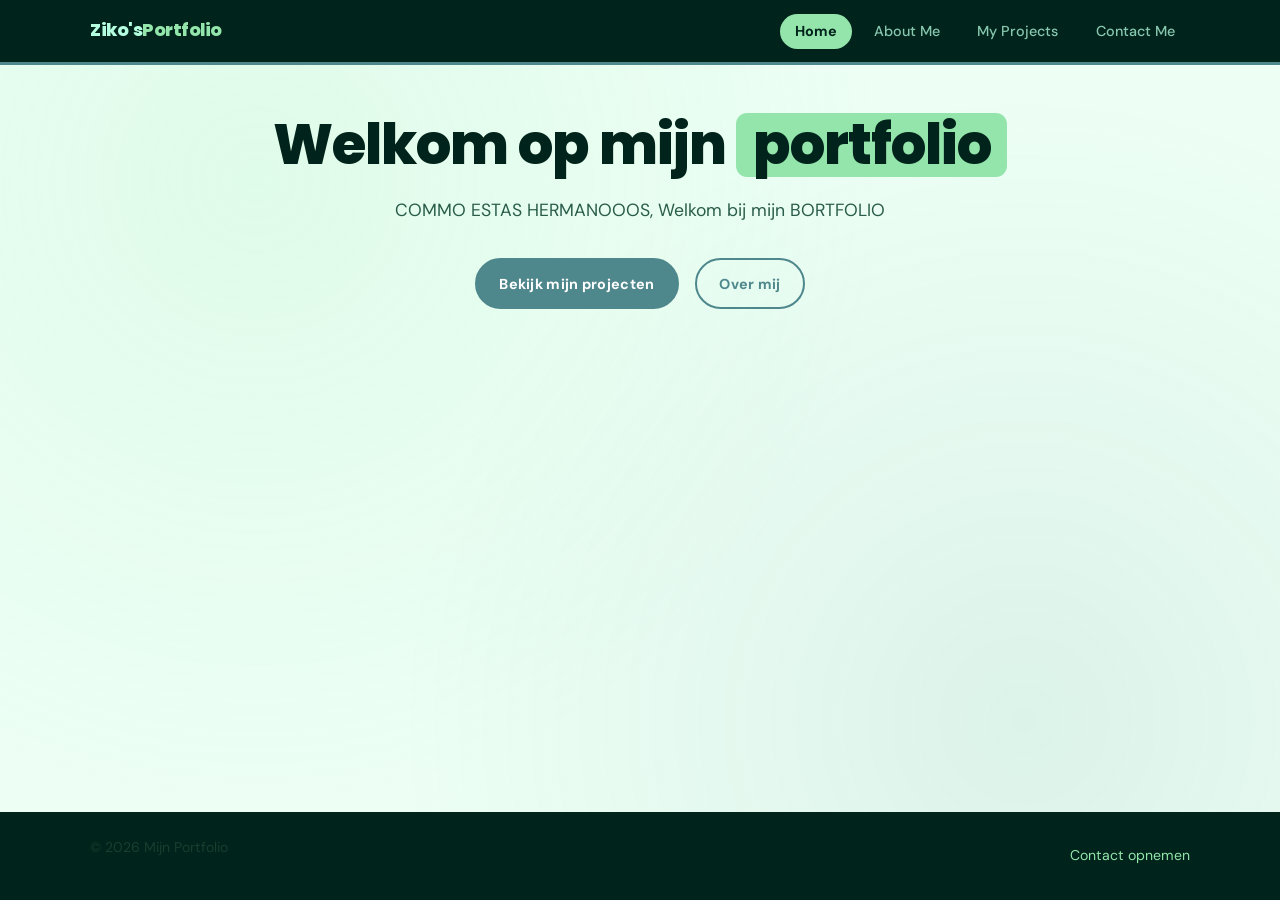
==== index.html @ 77bf3358 "Eerste Versie portfolio" ====
<!DOCTYPE html>
<html lang="nl">
<head>
  <meta charset="UTF-8">
  <meta name="viewport" content="width=device-width, initial-scale=1.0">
  <title>Home | Portfolio</title>
  <link rel="stylesheet" href="style.css">
</head>
<body>
  <header class="site-header">
    <nav class="navbar container" aria-label="Hoofdmenu">
      <a class="logo" href="index.html">Ziko's<span>Portfolio</span></a>
      <ul class="nav-links">
        <li><a href="index.html" aria-current="page">Home</a></li>
        <li><a href="about.html">About Me</a></li>
        <li><a href="projects.html">My Projects</a></li>
        <li><a href="contact.html">Contact Me</a></li>
      </ul>
    </nav>
  </header>

  <main>
    <section class="hero section container">
      <h1>Welkom op mijn <span class="highlight">portfolio</span></h1>
      <p>
        COMMO ESTAS HERMANOOOS, Welkom bij mijn BORTFOLIO
      </p>
      <div class="hero-buttons">
        <a class="button" href="projects.html">Bekijk mijn projecten</a>
        <a class="button button-outline" href="about.html">Over mij</a>
      </div>
    </section>
  </main>

  <footer class="site-footer">
    <div class="container footer-inner">
      <p>&copy; 2026 Mijn Portfolio</p>
      <a href="contact.html">Contact opnemen</a>
    </div>
  </footer>
</body>
</html>
---- style.css ----
/*
  Stijlbestand voor mijn portfolio website.
  Ik heb geprobeerd het overzichtelijk te houden met variabelen bovenaan.
  Kleuren komen van het originele kleurenschema maar dan wat aantrekkelijker gebruikt.
*/

/* Google Fonts importeren - Poppins voor koppen, DM Sans voor tekst */
@import url('https://fonts.googleapis.com/css2?family=Poppins:wght@600;700;800&family=DM+Sans:wght@400;500&display=swap');

/* Kleuren als variabelen zodat ik ze maar 1 keer hoef te definiëren */
:root {
  --light-mint: #B5FFE1;
  --soft-green: #93E5AB;
  --medium-green: #65B891;
  --teal: #4E878C;
  --dark: #00241B;
  --white: #ffffff;
  --card-bg: #f7fffc;
  --shadow: 0 4px 20px rgba(0, 36, 27, 0.1);
}

/* Reset*/
* {
  box-sizing: border-box;
  margin: 0;
  padding: 0;
}

body {
  font-family: 'DM Sans', Arial, sans-serif;
  line-height: 1.7;
  color: var(--dark);
  background-color: #edfff5;
  min-height: 100vh;
  display: flex;
  flex-direction: column;
}

/* Achtergrond patroon*/
body::before {
  content: '';
  position: fixed;
  top: 0;
  left: 0;
  width: 100%;
  height: 100%;
  background-image: radial-gradient(circle at 20% 20%, rgba(147, 229, 171, 0.15) 0%, transparent 50%),
                    radial-gradient(circle at 80% 80%, rgba(78, 135, 140, 0.1) 0%, transparent 50%);
  z-index: -1;
  pointer-events: none;
}

/* Container zorgt dat content niet te breed wordt op grote schermen */
.container {
  width: min(1100px, 92%);
  margin: 0 auto;
}

/* ========================
   HEADER EN NAVIGATIE
   ======================== */

.site-header {
  background-color: var(--dark);
  border-bottom: 3px solid var(--teal);
  position: sticky;
  top: 0;
  z-index: 100; /* Zorgt dat header altijd bovenop staat */
}

.navbar {
  display: flex;
  justify-content: space-between;
  align-items: center;
  gap: 1rem;
  padding: 1rem 0;
}

.logo {
  color: var(--light-mint);
  font-family: 'Poppins', sans-serif;
  font-weight: 800;
  font-size: 1.1rem;
  text-decoration: none;
  letter-spacing: -0.5px;
}

/* Groen streepje onder de logo tekst */
.logo span {
  color: var(--soft-green);
}

.nav-links {
  list-style: none;
  display: flex;
  flex-wrap: wrap;
  gap: 0.4rem;
}

.nav-links a {
  text-decoration: none;
  color: rgba(181, 255, 225, 0.75);
  padding: 0.45rem 0.9rem;
  border-radius: 2rem;
  font-weight: 500;
  font-size: 0.9rem;
  transition: all 0.2s ease; /* Zorgt voor vloeiende overgang bij hover */
  border: 1px solid transparent;
}

.nav-links a:hover {
  color: var(--light-mint);
  background-color: rgba(255, 255, 255, 0.08);
  border-color: rgba(181, 255, 225, 0.2);
}

/* Huidige pagina krijgt een andere stijl */
.nav-links a[aria-current="page"] {
  color: var(--dark);
  background-color: var(--soft-green);
  font-weight: 700;
}

/* ========================
   HERO SECTIE (homepagina)
   ======================== */

.hero {
  padding: 5rem 0 4rem;
  text-align: center;
}

.hero h1 {
  font-family: 'Poppins', sans-serif;
  font-size: clamp(2rem, 5vw, 3.5rem);
  font-weight: 800;
  line-height: 1.15;
  letter-spacing: -1px;
  margin-bottom: 1.2rem;
  color: var(--dark);
}

/* Groen gemarkeerd woord in de hero titel */
.hero h1 .highlight {
  background-color: var(--soft-green);
  padding: 0 0.3em;
  border-radius: 0.2em;
  display: inline-block;
}

.hero p {
  font-size: 1.1rem;
  color: #2a5c4a;
  max-width: 520px;
  margin: 0 auto 2rem;
}

.hero-buttons {
  display: flex;
  gap: 1rem;
  justify-content: center;
  flex-wrap: wrap;
}

/* ========================
   KNOPPEN
   ======================== */

.button,
button[type="submit"] {
  display: inline-block;
  background-color: var(--teal);
  color: var(--white);
  border: 2px solid var(--teal);
  border-radius: 2rem;
  padding: 0.7rem 1.4rem;
  text-decoration: none;
  font-family: 'DM Sans', sans-serif;
  font-weight: 700;
  font-size: 0.9rem;
  cursor: pointer;
  transition: all 0.2s ease;
  letter-spacing: 0.3px;
}

.button:hover,
button[type="submit"]:hover {
  background-color: var(--dark);
  border-color: var(--dark);
  transform: translateY(-2px);
  box-shadow: 0 6px 20px rgba(0, 36, 27, 0.2);
}

.button-outline {
  background-color: transparent;
  border: 2px solid var(--teal);
  color: var(--teal);
}

.button-outline:hover {
  background-color: var(--teal);
  color: var(--white);
}

/* ========================
   ALGEMENE SECTIES
   ======================== */

.section {
  padding: 3rem 0;
}

h1 {
  font-family: 'Poppins', sans-serif;
  font-size: clamp(1.6rem, 4vw, 2.4rem);
  font-weight: 700;
  margin-bottom: 1rem;
  letter-spacing: -0.5px;
}

h2 {
  font-family: 'Poppins', sans-serif;
  font-weight: 600;
  margin-bottom: 0.6rem;
}

p {
  margin-bottom: 1rem;
  color: #1a3d30;
}

.intro-text {
  max-width: 60ch;
  font-size: 1.05rem;
  color: #2a5c4a;
  margin-bottom: 2rem;
}

/* ========================
   KAART STIJL
   ======================== */

.card {
  background-color: var(--card-bg);
  border: 1.5px solid var(--soft-green);
  border-radius: 1rem;
  padding: 2rem;
  box-shadow: var(--shadow);
}

/* ========================
   PROJECT GRID EN KAARTEN
   ======================== */

.project-grid {
  margin-top: 1.5rem;
  display: grid;
  grid-template-columns: repeat(auto-fit, minmax(240px, 1fr));
  gap: 1.2rem;
}

.project-card {
  background-color: var(--white);
  border: 1.5px solid #d0f0e0;
  border-radius: 1rem;
  padding: 1.5rem;
  display: flex;
  flex-direction: column;
  gap: 0.7rem;
  box-shadow: 0 2px 12px rgba(0, 36, 27, 0.06);
  transition: transform 0.2s ease, box-shadow 0.2s ease;
  position: relative;
  overflow: hidden;
}

/* Gekleurde streep bovenaan elke project kaart */
.project-card::before {
  content: '';
  position: absolute;
  top: 0;
  left: 0;
  right: 0;
  height: 4px;
  background: linear-gradient(90deg, var(--teal), var(--soft-green));
}

.project-card:hover {
  transform: translateY(-4px);
  box-shadow: 0 8px 28px rgba(0, 36, 27, 0.12);
}

.project-card h2 {
  font-size: 1.1rem;
  color: var(--dark);
}

.project-card p {
  font-size: 0.9rem;
  color: #3a6b59;
  flex-grow: 1; /* Zorgt dat de knop altijd onderaan blijft */
}

/* Kleinere knop voor in de project kaarten */
.project-card .button {
  align-self: flex-start;
  font-size: 0.85rem;
  padding: 0.5rem 1.1rem;
}

/* ========================
   ABOUT ME PAGINA
   ======================== */

.about-grid {
  display: grid;
  grid-template-columns: 1fr 1fr;
  gap: 1.5rem;
  margin-top: 1.5rem;
}

/* Blokje met een skill of feitje */
.about-item {
  background-color: var(--white);
  border: 1.5px solid #d0f0e0;
  border-radius: 0.8rem;
  padding: 1.2rem;
}

.about-item h3 {
  font-family: 'Poppins', sans-serif;
  font-size: 0.85rem;
  text-transform: uppercase;
  letter-spacing: 1px;
  color: var(--teal);
  margin-bottom: 0.4rem;
}

/* Tags voor skills */
.skill-tags {
  display: flex;
  flex-wrap: wrap;
  gap: 0.5rem;
  margin-top: 0.5rem;
}

.tag {
  background-color: var(--light-mint);
  color: var(--dark);
  border-radius: 2rem;
  padding: 0.3rem 0.8rem;
  font-size: 0.82rem;
  font-weight: 600;
  border: 1px solid var(--soft-green);
}

/* ========================
   CONTACT PAGINA
   ======================== */

.contact-list {
  list-style: none;
  margin-bottom: 1.8rem;
  display: flex;
  flex-direction: column;
  gap: 0.6rem;
}

.contact-list li {
  display: flex;
  align-items: center;
  gap: 0.6rem;
  font-size: 0.95rem;
}

.contact-list li strong {
  color: var(--teal);
  min-width: 70px;
}

/* Formulier staat onder elkaar */
.contact-form {
  display: grid;
  gap: 0.8rem;
}

.contact-form label {
  font-weight: 600;
  font-size: 0.9rem;
  color: var(--dark);
  margin-bottom: -0.3rem;
}

.contact-form input,
.contact-form textarea {
  padding: 0.75rem 1rem;
  border: 1.5px solid #c0e8d4;
  border-radius: 0.6rem;
  font: inherit;
  font-size: 0.95rem;
  background-color: var(--white);
  color: var(--dark);
  transition: border-color 0.2s ease;
  width: 100%;
}

/* Groene rand als je in het veld klikt */
.contact-form input:focus,
.contact-form textarea:focus {
  outline: none;
  border-color: var(--teal);
  box-shadow: 0 0 0 3px rgba(78, 135, 140, 0.15);
}

.contact-form textarea {
  resize: vertical; /* Alleen verticaal aanpasbaar */
  min-height: 130px;
}

/* ========================
   PROJECT DETAIL PAGINA
   ======================== */

.project-detail-header {
  margin-bottom: 1.5rem;
  padding-bottom: 1.5rem;
  border-bottom: 1.5px solid #d0f0e0;
}

.project-meta {
  display: flex;
  gap: 0.5rem;
  flex-wrap: wrap;
  margin-top: 0.8rem;
}

.badge {
  background-color: var(--light-mint);
  border: 1px solid var(--soft-green);
  border-radius: 2rem;
  padding: 0.2rem 0.7rem;
  font-size: 0.8rem;
  font-weight: 600;
  color: var(--dark);
}

/* ========================
   FOOTER
   ======================== */

.site-footer {
  margin-top: auto;
  background-color: var(--dark);
  color: rgba(181, 255, 225, 0.7);
  padding: 1.5rem 0;
  font-size: 0.88rem;
}

.footer-inner {
  display: flex;
  justify-content: space-between;
  align-items: center;
  flex-wrap: wrap;
  gap: 0.5rem;
}

.footer-inner a {
  color: var(--soft-green);
  text-decoration: none;
}

.footer-inner a:hover {
  text-decoration: underline;
}

/* ========================
   MOBIEL
   ======================== */

@media (max-width: 700px) {
  .navbar {
    flex-direction: column;
    align-items: flex-start;
    gap: 0.8rem;
  }

  .nav-links {
    width: 100%;
  }

  .hero {
    padding: 3rem 0 2.5rem;
  }

  .about-grid {
    grid-template-columns: 1fr;
  }

  .footer-inner {
    flex-direction: column;
    text-align: center;
  }
}
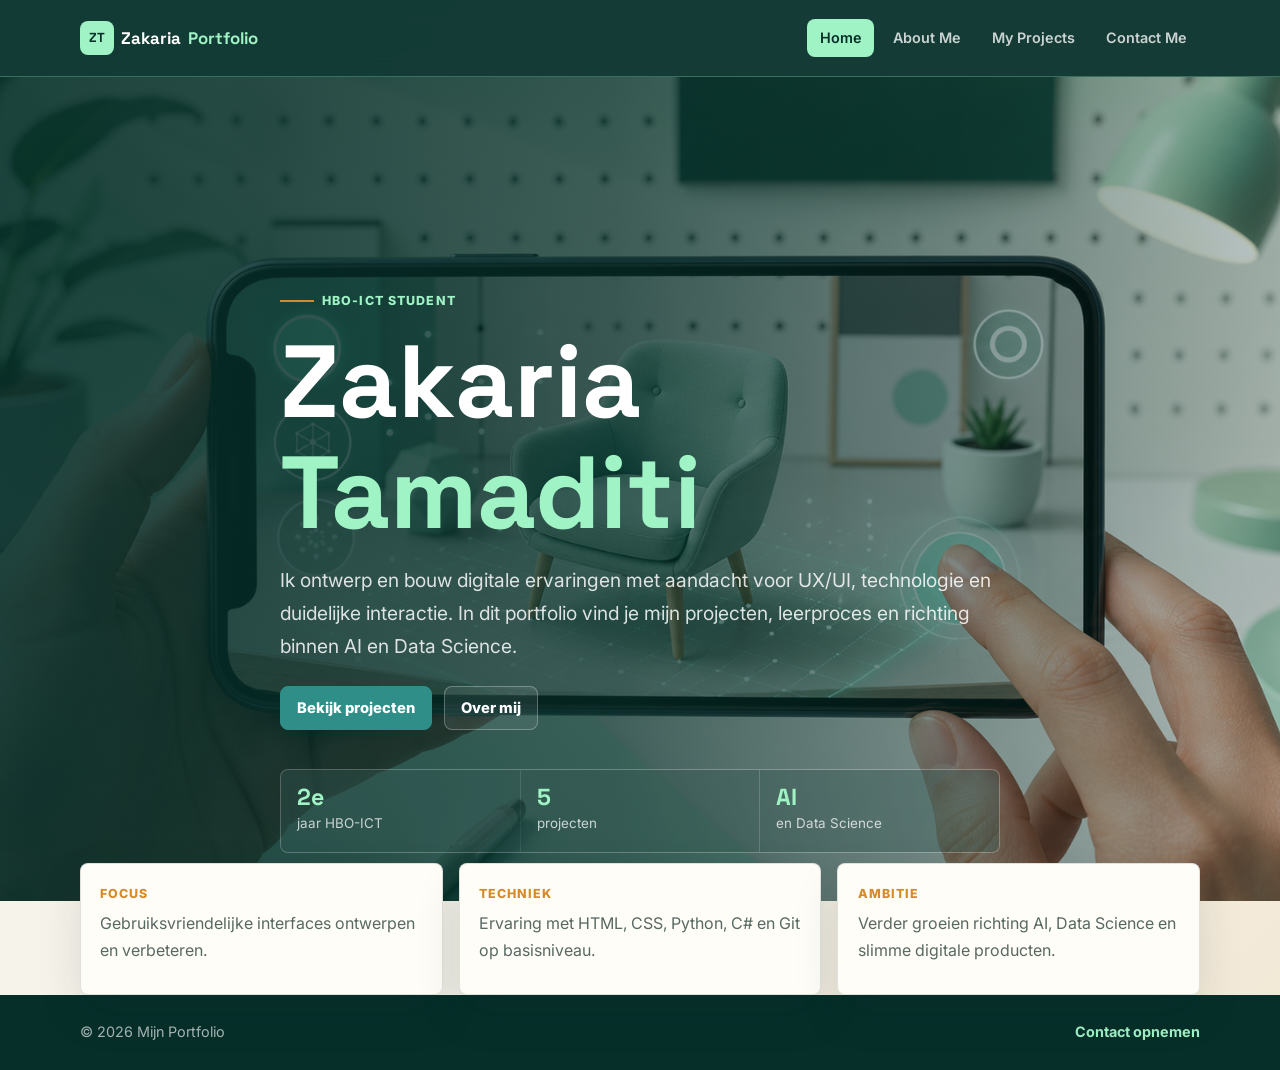
==== commit a2fa89e1: "Update portfolio" ====
--- a/index.html
+++ b/index.html
@@ -9,7 +9,7 @@
 <body>
   <header class="site-header">
     <nav class="navbar container" aria-label="Hoofdmenu">
-      <a class="logo" href="index.html">Ziko's<span>Portfolio</span></a>
+      <a class="logo" href="index.html">Zakaria<span>Portfolio</span></a>
       <ul class="nav-links">
         <li><a href="index.html" aria-current="page">Home</a></li>
         <li><a href="about.html">About Me</a></li>
@@ -20,14 +20,51 @@
   </header>
 
   <main>
-    <section class="hero section container">
-      <h1>Welkom op mijn <span class="highlight">portfolio</span></h1>
-      <p>
-        COMMO ESTAS HERMANOOOS, Welkom bij mijn BORTFOLIO
-      </p>
-      <div class="hero-buttons">
-        <a class="button" href="projects.html">Bekijk mijn projecten</a>
-        <a class="button button-outline" href="about.html">Over mij</a>
+    <section class="hero">
+      <div class="container hero-content">
+        <span class="eyebrow">HBO-ICT student</span>
+        <h1>Zakaria <span class="highlight">Tamaditi</span></h1>
+        <p>
+          Ik ontwerp en bouw digitale ervaringen met aandacht voor UX/UI, technologie
+          en duidelijke interactie. In dit portfolio vind je mijn projecten, leerproces
+          en richting binnen AI en Data Science.
+        </p>
+        <div class="hero-buttons">
+          <a class="button" href="projects.html">Bekijk projecten</a>
+          <a class="button button-outline" href="about.html">Over mij</a>
+        </div>
+
+        <div class="hero-stats" aria-label="Portfolio samenvatting">
+          <div class="hero-stat">
+            <strong>2e</strong>
+            <span>jaar HBO-ICT</span>
+          </div>
+          <div class="hero-stat">
+            <strong>5</strong>
+            <span>projecten</span>
+          </div>
+          <div class="hero-stat">
+            <strong>AI</strong>
+            <span>en Data Science</span>
+          </div>
+        </div>
+      </div>
+    </section>
+
+    <section class="summary-band container" aria-label="Kernpunten">
+      <div class="summary-grid">
+        <div class="summary-item">
+          <span>Focus</span>
+          <p>Gebruiksvriendelijke interfaces ontwerpen en verbeteren.</p>
+        </div>
+        <div class="summary-item">
+          <span>Techniek</span>
+          <p>Ervaring met HTML, CSS, Python, C# en Git op basisniveau.</p>
+        </div>
+        <div class="summary-item">
+          <span>Ambitie</span>
+          <p>Verder groeien richting AI, Data Science en slimme digitale producten.</p>
+        </div>
       </div>
     </section>
   </main>
--- a/style.css
+++ b/style.css
@@ -1,470 +1,595 @@
-/*
-  Stijlbestand voor mijn portfolio website.
-  Ik heb geprobeerd het overzichtelijk te houden met variabelen bovenaan.
-  Kleuren komen van het originele kleurenschema maar dan wat aantrekkelijker gebruikt.
-*/
-
-/* Google Fonts importeren - Poppins voor koppen, DM Sans voor tekst */
-@import url('https://fonts.googleapis.com/css2?family=Poppins:wght@600;700;800&family=DM+Sans:wght@400;500&display=swap');
-
-/* Kleuren als variabelen zodat ik ze maar 1 keer hoef te definiëren */
+@import url('https://fonts.googleapis.com/css2?family=Inter:wght@400;500;600;700;800&family=Space+Grotesk:wght@600;700&display=swap');
+
 :root {
-  --light-mint: #B5FFE1;
-  --soft-green: #93E5AB;
-  --medium-green: #65B891;
-  --teal: #4E878C;
-  --dark: #00241B;
-  --white: #ffffff;
-  --card-bg: #f7fffc;
-  --shadow: 0 4px 20px rgba(0, 36, 27, 0.1);
-}
-
-/* Reset*/
+  --bg: #f6f3ea;
+  --surface: #fffdf7;
+  --surface-soft: #edf8f4;
+  --ink: #10231f;
+  --muted: #586862;
+  --dark: #062f2a;
+  --teal: #2f8f88;
+  --mint: #9ff3c4;
+  --amber: #d68b2a;
+  --line: rgba(6, 47, 42, 0.13);
+  --shadow: 0 18px 45px rgba(16, 35, 31, 0.12);
+  --radius: 8px;
+}
+
 * {
   box-sizing: border-box;
   margin: 0;
   padding: 0;
 }
 
+html {
+  scroll-behavior: smooth;
+}
+
 body {
-  font-family: 'DM Sans', Arial, sans-serif;
+  min-height: 100vh;
+  display: flex;
+  flex-direction: column;
+  font-family: 'Inter', Arial, sans-serif;
   line-height: 1.7;
-  color: var(--dark);
-  background-color: #edfff5;
-  min-height: 100vh;
-  display: flex;
-  flex-direction: column;
-}
-
-/* Achtergrond patroon*/
-body::before {
-  content: '';
-  position: fixed;
-  top: 0;
-  left: 0;
-  width: 100%;
-  height: 100%;
-  background-image: radial-gradient(circle at 20% 20%, rgba(147, 229, 171, 0.15) 0%, transparent 50%),
-                    radial-gradient(circle at 80% 80%, rgba(78, 135, 140, 0.1) 0%, transparent 50%);
-  z-index: -1;
-  pointer-events: none;
-}
-
-/* Container zorgt dat content niet te breed wordt op grote schermen */
+  color: var(--ink);
+  background:
+    linear-gradient(135deg, rgba(159, 243, 196, 0.18), transparent 34%),
+    linear-gradient(315deg, rgba(214, 139, 42, 0.11), transparent 38%),
+    var(--bg);
+}
+
+img {
+  max-width: 100%;
+}
+
+a {
+  color: inherit;
+}
+
 .container {
-  width: min(1100px, 92%);
+  width: min(1120px, 92%);
   margin: 0 auto;
 }
 
-/* ========================
-   HEADER EN NAVIGATIE
-   ======================== */
-
 .site-header {
-  background-color: var(--dark);
-  border-bottom: 3px solid var(--teal);
   position: sticky;
   top: 0;
-  z-index: 100; /* Zorgt dat header altijd bovenop staat */
+  z-index: 100;
+  background: rgba(6, 47, 42, 0.94);
+  border-bottom: 1px solid rgba(159, 243, 196, 0.28);
+  backdrop-filter: blur(14px);
 }
 
 .navbar {
-  display: flex;
+  min-height: 76px;
+  display: flex;
+  align-items: center;
   justify-content: space-between;
-  align-items: center;
-  gap: 1rem;
-  padding: 1rem 0;
+  gap: 1.5rem;
 }
 
 .logo {
-  color: var(--light-mint);
-  font-family: 'Poppins', sans-serif;
-  font-weight: 800;
-  font-size: 1.1rem;
+  display: inline-flex;
+  align-items: center;
+  gap: 0.45rem;
+  color: #ffffff;
+  font-family: 'Space Grotesk', sans-serif;
+  font-size: 1.05rem;
+  font-weight: 700;
   text-decoration: none;
-  letter-spacing: -0.5px;
-}
-
-/* Groen streepje onder de logo tekst */
+}
+
+.logo::before {
+  content: 'ZT';
+  display: grid;
+  place-items: center;
+  width: 34px;
+  height: 34px;
+  border-radius: var(--radius);
+  background: var(--mint);
+  color: var(--dark);
+  font-size: 0.82rem;
+}
+
 .logo span {
-  color: var(--soft-green);
+  color: var(--mint);
 }
 
 .nav-links {
   list-style: none;
   display: flex;
   flex-wrap: wrap;
-  gap: 0.4rem;
+  align-items: center;
+  justify-content: flex-end;
+  gap: 0.35rem;
 }
 
 .nav-links a {
+  display: inline-flex;
+  align-items: center;
+  min-height: 38px;
+  padding: 0.45rem 0.8rem;
+  border-radius: var(--radius);
+  color: rgba(255, 255, 255, 0.78);
   text-decoration: none;
-  color: rgba(181, 255, 225, 0.75);
-  padding: 0.45rem 0.9rem;
-  border-radius: 2rem;
-  font-weight: 500;
   font-size: 0.9rem;
-  transition: all 0.2s ease; /* Zorgt voor vloeiende overgang bij hover */
-  border: 1px solid transparent;
-}
-
-.nav-links a:hover {
-  color: var(--light-mint);
-  background-color: rgba(255, 255, 255, 0.08);
-  border-color: rgba(181, 255, 225, 0.2);
-}
-
-/* Huidige pagina krijgt een andere stijl */
+  font-weight: 600;
+  transition: 0.2s ease;
+}
+
+.nav-links a:hover,
 .nav-links a[aria-current="page"] {
   color: var(--dark);
-  background-color: var(--soft-green);
-  font-weight: 700;
-}
-
-/* ========================
-   HERO SECTIE (homepagina)
-   ======================== */
+  background: var(--mint);
+}
+
+.section {
+  padding: clamp(2.7rem, 6vw, 5rem) 0;
+}
+
+.page-heading {
+  max-width: 760px;
+  margin-bottom: 2rem;
+}
+
+h1,
+h2,
+h3 {
+  font-family: 'Space Grotesk', sans-serif;
+  line-height: 1.08;
+  color: var(--ink);
+}
+
+h1 {
+  max-width: 12ch;
+  margin-bottom: 1rem;
+  font-size: clamp(2.15rem, 5vw, 4.7rem);
+  letter-spacing: 0;
+}
+
+h2 {
+  margin-bottom: 0.65rem;
+  font-size: clamp(1.4rem, 3vw, 2.1rem);
+}
+
+h3 {
+  margin-bottom: 0.45rem;
+  font-size: 1rem;
+}
+
+p {
+  margin-bottom: 1rem;
+  color: var(--muted);
+}
+
+.intro-text {
+  max-width: 66ch;
+  font-size: 1.08rem;
+  color: #41544e;
+}
+
+.eyebrow {
+  display: inline-flex;
+  align-items: center;
+  gap: 0.5rem;
+  margin-bottom: 1rem;
+  color: var(--teal);
+  font-size: 0.78rem;
+  font-weight: 800;
+  letter-spacing: 0.09em;
+  text-transform: uppercase;
+}
+
+.eyebrow::before {
+  content: '';
+  width: 34px;
+  height: 2px;
+  background: var(--amber);
+}
 
 .hero {
-  padding: 5rem 0 4rem;
-  text-align: center;
+  min-height: calc(100vh - 76px);
+  display: grid;
+  align-items: end;
+  padding: clamp(4rem, 9vw, 7rem) 0 3rem;
+  background:
+    linear-gradient(90deg, rgba(6, 47, 42, 0.9) 0%, rgba(6, 47, 42, 0.74) 48%, rgba(6, 47, 42, 0.28) 100%),
+    url("assets/ar-project.png") center / cover no-repeat;
+  color: #ffffff;
+}
+
+.hero-content {
+  max-width: 720px;
+}
+
+.hero .eyebrow {
+  color: var(--mint);
 }
 
 .hero h1 {
-  font-family: 'Poppins', sans-serif;
-  font-size: clamp(2rem, 5vw, 3.5rem);
-  font-weight: 800;
-  line-height: 1.15;
-  letter-spacing: -1px;
-  margin-bottom: 1.2rem;
-  color: var(--dark);
-}
-
-/* Groen gemarkeerd woord in de hero titel */
+  max-width: 11ch;
+  color: #ffffff;
+  font-size: clamp(3rem, 8vw, 6.8rem);
+}
+
 .hero h1 .highlight {
-  background-color: var(--soft-green);
-  padding: 0 0.3em;
-  border-radius: 0.2em;
-  display: inline-block;
+  color: var(--mint);
 }
 
 .hero p {
-  font-size: 1.1rem;
-  color: #2a5c4a;
-  max-width: 520px;
-  margin: 0 auto 2rem;
+  max-width: 60ch;
+  color: rgba(255, 255, 255, 0.84);
+  font-size: clamp(1rem, 2vw, 1.2rem);
 }
 
 .hero-buttons {
   display: flex;
-  gap: 1rem;
-  justify-content: center;
   flex-wrap: wrap;
-}
-
-/* ========================
-   KNOPPEN
-   ======================== */
+  gap: 0.75rem;
+  margin-top: 1.5rem;
+}
+
+.hero-stats {
+  display: grid;
+  grid-template-columns: repeat(3, minmax(0, 1fr));
+  gap: 1px;
+  width: min(720px, 100%);
+  margin-top: 2.4rem;
+  overflow: hidden;
+  border: 1px solid rgba(255, 255, 255, 0.16);
+  border-radius: var(--radius);
+  background: rgba(255, 255, 255, 0.11);
+}
+
+.hero-stat {
+  padding: 1rem;
+  background: rgba(6, 47, 42, 0.32);
+}
+
+.hero-stat strong {
+  display: block;
+  color: var(--mint);
+  font-family: 'Space Grotesk', sans-serif;
+  font-size: 1.45rem;
+  line-height: 1;
+}
+
+.hero-stat span {
+  color: rgba(255, 255, 255, 0.75);
+  font-size: 0.84rem;
+}
 
 .button,
 button[type="submit"] {
-  display: inline-block;
-  background-color: var(--teal);
-  color: var(--white);
-  border: 2px solid var(--teal);
-  border-radius: 2rem;
-  padding: 0.7rem 1.4rem;
+  display: inline-flex;
+  align-items: center;
+  justify-content: center;
+  min-height: 44px;
+  padding: 0.7rem 1rem;
+  border: 1px solid var(--teal);
+  border-radius: var(--radius);
+  background: var(--teal);
+  color: #ffffff;
+  font: inherit;
+  font-weight: 800;
+  font-size: 0.92rem;
+  line-height: 1.1;
   text-decoration: none;
-  font-family: 'DM Sans', sans-serif;
-  font-weight: 700;
-  font-size: 0.9rem;
   cursor: pointer;
-  transition: all 0.2s ease;
-  letter-spacing: 0.3px;
+  transition: transform 0.2s ease, box-shadow 0.2s ease, background 0.2s ease;
 }
 
 .button:hover,
 button[type="submit"]:hover {
-  background-color: var(--dark);
+  transform: translateY(-2px);
+  background: var(--dark);
   border-color: var(--dark);
-  transform: translateY(-2px);
-  box-shadow: 0 6px 20px rgba(0, 36, 27, 0.2);
+  box-shadow: 0 12px 26px rgba(16, 35, 31, 0.2);
 }
 
 .button-outline {
-  background-color: transparent;
-  border: 2px solid var(--teal);
-  color: var(--teal);
+  background: rgba(255, 255, 255, 0.08);
+  border-color: rgba(255, 255, 255, 0.28);
+  color: #ffffff;
 }
 
 .button-outline:hover {
-  background-color: var(--teal);
-  color: var(--white);
-}
-
-/* ========================
-   ALGEMENE SECTIES
-   ======================== */
-
-.section {
-  padding: 3rem 0;
-}
-
-h1 {
-  font-family: 'Poppins', sans-serif;
-  font-size: clamp(1.6rem, 4vw, 2.4rem);
+  background: #ffffff;
+  color: var(--dark);
+  border-color: #ffffff;
+}
+
+.card,
+.project-card,
+.about-item,
+.contact-panel {
+  border: 1px solid var(--line);
+  border-radius: var(--radius);
+  background: rgba(255, 253, 247, 0.9);
+  box-shadow: var(--shadow);
+}
+
+.card {
+  padding: clamp(1.35rem, 3vw, 2.2rem);
+}
+
+.summary-band {
+  margin-top: -2.4rem;
+  position: relative;
+  z-index: 2;
+}
+
+.summary-grid {
+  display: grid;
+  grid-template-columns: repeat(3, 1fr);
+  gap: 1rem;
+}
+
+.summary-item {
+  min-height: 132px;
+  padding: 1.2rem;
+  border-radius: var(--radius);
+  background: var(--surface);
+  border: 1px solid var(--line);
+  box-shadow: var(--shadow);
+}
+
+.summary-item span {
+  display: block;
+  margin-bottom: 0.35rem;
+  color: var(--amber);
+  font-size: 0.78rem;
+  font-weight: 800;
+  letter-spacing: 0.08em;
+  text-transform: uppercase;
+}
+
+.summary-item p {
+  margin: 0;
+}
+
+.project-grid {
+  display: grid;
+  grid-template-columns: repeat(auto-fit, minmax(230px, 1fr));
+  gap: 1.15rem;
+  margin-top: 1.8rem;
+}
+
+.project-card {
+  min-height: 300px;
+  display: flex;
+  flex-direction: column;
+  padding: 1.1rem;
+  overflow: hidden;
+  transition: transform 0.2s ease, box-shadow 0.2s ease, border-color 0.2s ease;
+}
+
+.project-card:hover {
+  transform: translateY(-5px);
+  border-color: rgba(47, 143, 136, 0.34);
+  box-shadow: 0 24px 55px rgba(16, 35, 31, 0.16);
+}
+
+.project-thumb,
+.project-placeholder,
+.project-hero-image {
+  width: 100%;
+  display: block;
+  border-radius: var(--radius);
+}
+
+.project-thumb,
+.project-placeholder {
+  aspect-ratio: 16 / 10;
+  margin-bottom: 1rem;
+  object-fit: cover;
+}
+
+.project-placeholder {
+  display: grid;
+  place-items: center;
+  border: 1px solid rgba(47, 143, 136, 0.18);
+  background:
+    linear-gradient(135deg, rgba(47, 143, 136, 0.2), rgba(214, 139, 42, 0.18)),
+    var(--surface-soft);
+  color: var(--dark);
+  font-family: 'Space Grotesk', sans-serif;
+  font-size: 1.7rem;
   font-weight: 700;
-  margin-bottom: 1rem;
-  letter-spacing: -0.5px;
-}
-
-h2 {
-  font-family: 'Poppins', sans-serif;
-  font-weight: 600;
-  margin-bottom: 0.6rem;
-}
-
-p {
-  margin-bottom: 1rem;
-  color: #1a3d30;
-}
-
-.intro-text {
-  max-width: 60ch;
-  font-size: 1.05rem;
-  color: #2a5c4a;
-  margin-bottom: 2rem;
-}
-
-/* ========================
-   KAART STIJL
-   ======================== */
-
-.card {
-  background-color: var(--card-bg);
-  border: 1.5px solid var(--soft-green);
-  border-radius: 1rem;
-  padding: 2rem;
-  box-shadow: var(--shadow);
-}
-
-/* ========================
-   PROJECT GRID EN KAARTEN
-   ======================== */
-
-.project-grid {
-  margin-top: 1.5rem;
-  display: grid;
-  grid-template-columns: repeat(auto-fit, minmax(240px, 1fr));
-  gap: 1.2rem;
-}
-
-.project-card {
-  background-color: var(--white);
-  border: 1.5px solid #d0f0e0;
-  border-radius: 1rem;
-  padding: 1.5rem;
-  display: flex;
-  flex-direction: column;
-  gap: 0.7rem;
-  box-shadow: 0 2px 12px rgba(0, 36, 27, 0.06);
-  transition: transform 0.2s ease, box-shadow 0.2s ease;
-  position: relative;
-  overflow: hidden;
-}
-
-/* Gekleurde streep bovenaan elke project kaart */
-.project-card::before {
-  content: '';
-  position: absolute;
-  top: 0;
-  left: 0;
-  right: 0;
-  height: 4px;
-  background: linear-gradient(90deg, var(--teal), var(--soft-green));
-}
-
-.project-card:hover {
-  transform: translateY(-4px);
-  box-shadow: 0 8px 28px rgba(0, 36, 27, 0.12);
 }
 
 .project-card h2 {
-  font-size: 1.1rem;
-  color: var(--dark);
+  font-size: 1.18rem;
 }
 
 .project-card p {
-  font-size: 0.9rem;
-  color: #3a6b59;
-  flex-grow: 1; /* Zorgt dat de knop altijd onderaan blijft */
-}
-
-/* Kleinere knop voor in de project kaarten */
+  flex: 1;
+  font-size: 0.94rem;
+}
+
 .project-card .button {
   align-self: flex-start;
-  font-size: 0.85rem;
-  padding: 0.5rem 1.1rem;
-}
-
-/* ========================
-   ABOUT ME PAGINA
-   ======================== */
+  margin-top: 0.35rem;
+}
 
 .about-grid {
   display: grid;
-  grid-template-columns: 1fr 1fr;
-  gap: 1.5rem;
-  margin-top: 1.5rem;
-}
-
-/* Blokje met een skill of feitje */
+  grid-template-columns: repeat(2, minmax(0, 1fr));
+  gap: 1rem;
+  margin-top: 1rem;
+}
+
 .about-item {
-  background-color: var(--white);
-  border: 1.5px solid #d0f0e0;
-  border-radius: 0.8rem;
   padding: 1.2rem;
 }
 
 .about-item h3 {
-  font-family: 'Poppins', sans-serif;
-  font-size: 0.85rem;
+  color: var(--teal);
+  font-size: 0.8rem;
+  font-weight: 800;
+  letter-spacing: 0.09em;
   text-transform: uppercase;
-  letter-spacing: 1px;
-  color: var(--teal);
-  margin-bottom: 0.4rem;
-}
-
-/* Tags voor skills */
+}
+
+.about-item p {
+  margin: 0;
+}
+
 .skill-tags {
   display: flex;
   flex-wrap: wrap;
   gap: 0.5rem;
-  margin-top: 0.5rem;
+  margin-top: 0.55rem;
+}
+
+.tag,
+.badge {
+  display: inline-flex;
+  align-items: center;
+  min-height: 30px;
+  border-radius: var(--radius);
+  border: 1px solid rgba(47, 143, 136, 0.22);
+  background: rgba(159, 243, 196, 0.36);
+  color: var(--dark);
+  font-size: 0.82rem;
+  font-weight: 800;
+  line-height: 1.1;
 }
 
 .tag {
-  background-color: var(--light-mint);
-  color: var(--dark);
-  border-radius: 2rem;
-  padding: 0.3rem 0.8rem;
-  font-size: 0.82rem;
-  font-weight: 600;
-  border: 1px solid var(--soft-green);
-}
-
-/* ========================
-   CONTACT PAGINA
-   ======================== */
+  padding: 0.35rem 0.65rem;
+}
+
+.badge {
+  padding: 0.35rem 0.7rem;
+}
+
+.contact-panel {
+  display: grid;
+  grid-template-columns: 0.85fr 1.15fr;
+  gap: 1.25rem;
+  padding: clamp(1.25rem, 3vw, 2rem);
+}
 
 .contact-list {
   list-style: none;
-  margin-bottom: 1.8rem;
-  display: flex;
-  flex-direction: column;
-  gap: 0.6rem;
+  display: grid;
+  align-self: start;
+  gap: 0.8rem;
 }
 
 .contact-list li {
-  display: flex;
-  align-items: center;
-  gap: 0.6rem;
-  font-size: 0.95rem;
-}
-
-.contact-list li strong {
+  padding: 1rem;
+  border: 1px solid var(--line);
+  border-radius: var(--radius);
+  background: var(--surface-soft);
+}
+
+.contact-list strong {
+  display: block;
+  margin-bottom: 0.25rem;
   color: var(--teal);
-  min-width: 70px;
-}
-
-/* Formulier staat onder elkaar */
+  font-size: 0.78rem;
+  letter-spacing: 0.08em;
+  text-transform: uppercase;
+}
+
+.contact-list a {
+  color: var(--ink);
+  font-weight: 700;
+  text-decoration: none;
+  overflow-wrap: anywhere;
+}
+
+.contact-list a:hover {
+  color: var(--teal);
+}
+
 .contact-form {
   display: grid;
-  gap: 0.8rem;
+  gap: 0.85rem;
 }
 
 .contact-form label {
-  font-weight: 600;
-  font-size: 0.9rem;
-  color: var(--dark);
-  margin-bottom: -0.3rem;
+  color: var(--ink);
+  font-size: 0.88rem;
+  font-weight: 800;
 }
 
 .contact-form input,
 .contact-form textarea {
-  padding: 0.75rem 1rem;
-  border: 1.5px solid #c0e8d4;
-  border-radius: 0.6rem;
+  width: 100%;
+  padding: 0.85rem 0.95rem;
+  border: 1px solid var(--line);
+  border-radius: var(--radius);
+  background: #ffffff;
+  color: var(--ink);
   font: inherit;
   font-size: 0.95rem;
-  background-color: var(--white);
-  color: var(--dark);
-  transition: border-color 0.2s ease;
-  width: 100%;
-}
-
-/* Groene rand als je in het veld klikt */
+  transition: border-color 0.2s ease, box-shadow 0.2s ease;
+}
+
 .contact-form input:focus,
 .contact-form textarea:focus {
   outline: none;
   border-color: var(--teal);
-  box-shadow: 0 0 0 3px rgba(78, 135, 140, 0.15);
+  box-shadow: 0 0 0 4px rgba(47, 143, 136, 0.12);
 }
 
 .contact-form textarea {
-  resize: vertical; /* Alleen verticaal aanpasbaar */
-  min-height: 130px;
-}
-
-/* ========================
-   PROJECT DETAIL PAGINA
-   ======================== */
+  min-height: 150px;
+  resize: vertical;
+}
 
 .project-detail-header {
-  margin-bottom: 1.5rem;
-  padding-bottom: 1.5rem;
-  border-bottom: 1.5px solid #d0f0e0;
+  display: grid;
+  gap: 0.65rem;
+  padding-bottom: 1.35rem;
+  margin-bottom: 1.45rem;
+  border-bottom: 1px solid var(--line);
 }
 
 .project-meta {
   display: flex;
+  flex-wrap: wrap;
   gap: 0.5rem;
-  flex-wrap: wrap;
-  margin-top: 0.8rem;
-}
-
-.badge {
-  background-color: var(--light-mint);
-  border: 1px solid var(--soft-green);
-  border-radius: 2rem;
-  padding: 0.2rem 0.7rem;
-  font-size: 0.8rem;
-  font-weight: 600;
-  color: var(--dark);
-}
-
-/* ========================
-   FOOTER
-   ======================== */
+}
+
+.project-hero-image {
+  aspect-ratio: 16 / 9;
+  object-fit: cover;
+  margin-bottom: 1.4rem;
+  border: 1px solid var(--line);
+}
+
+.detail-body {
+  max-width: 78ch;
+}
 
 .site-footer {
   margin-top: auto;
-  background-color: var(--dark);
-  color: rgba(181, 255, 225, 0.7);
-  padding: 1.5rem 0;
-  font-size: 0.88rem;
+  padding: 1.6rem 0;
+  background: var(--dark);
+  color: rgba(255, 255, 255, 0.7);
 }
 
 .footer-inner {
   display: flex;
+  align-items: center;
   justify-content: space-between;
-  align-items: center;
+  gap: 1rem;
   flex-wrap: wrap;
-  gap: 0.5rem;
+  font-size: 0.9rem;
+}
+
+.footer-inner p {
+  margin: 0;
+  color: rgba(255, 255, 255, 0.65);
 }
 
 .footer-inner a {
-  color: var(--soft-green);
+  color: var(--mint);
+  font-weight: 700;
   text-decoration: none;
 }
 
@@ -472,31 +597,66 @@
   text-decoration: underline;
 }
 
-/* ========================
-   MOBIEL
-   ======================== */
-
-@media (max-width: 700px) {
+@media (max-width: 820px) {
   .navbar {
+    min-height: auto;
+    padding: 1rem 0;
+    align-items: flex-start;
     flex-direction: column;
-    align-items: flex-start;
-    gap: 0.8rem;
   }
 
   .nav-links {
     width: 100%;
+    justify-content: flex-start;
   }
 
   .hero {
-    padding: 3rem 0 2.5rem;
-  }
-
-  .about-grid {
+    min-height: 620px;
+    padding-top: 5rem;
+  }
+
+  .hero-stats,
+  .summary-grid,
+  .contact-panel {
     grid-template-columns: 1fr;
   }
+}
+
+@media (max-width: 640px) {
+  .container {
+    width: min(100% - 2rem, 1120px);
+  }
+
+  .nav-links a {
+    padding-inline: 0.65rem;
+    font-size: 0.86rem;
+  }
+
+  .hero {
+    min-height: 660px;
+    background-position: center;
+  }
+
+  .hero h1 {
+    font-size: clamp(2.7rem, 16vw, 4rem);
+  }
+
+  .hero-stats {
+    margin-top: 1.6rem;
+  }
+
+  .about-grid,
+  .project-grid {
+    grid-template-columns: 1fr;
+  }
+
+  .card,
+  .contact-panel {
+    padding: 1rem;
+  }
 
   .footer-inner {
-    flex-direction: column;
     text-align: center;
-  }
-}
+    justify-content: center;
+  }
+}
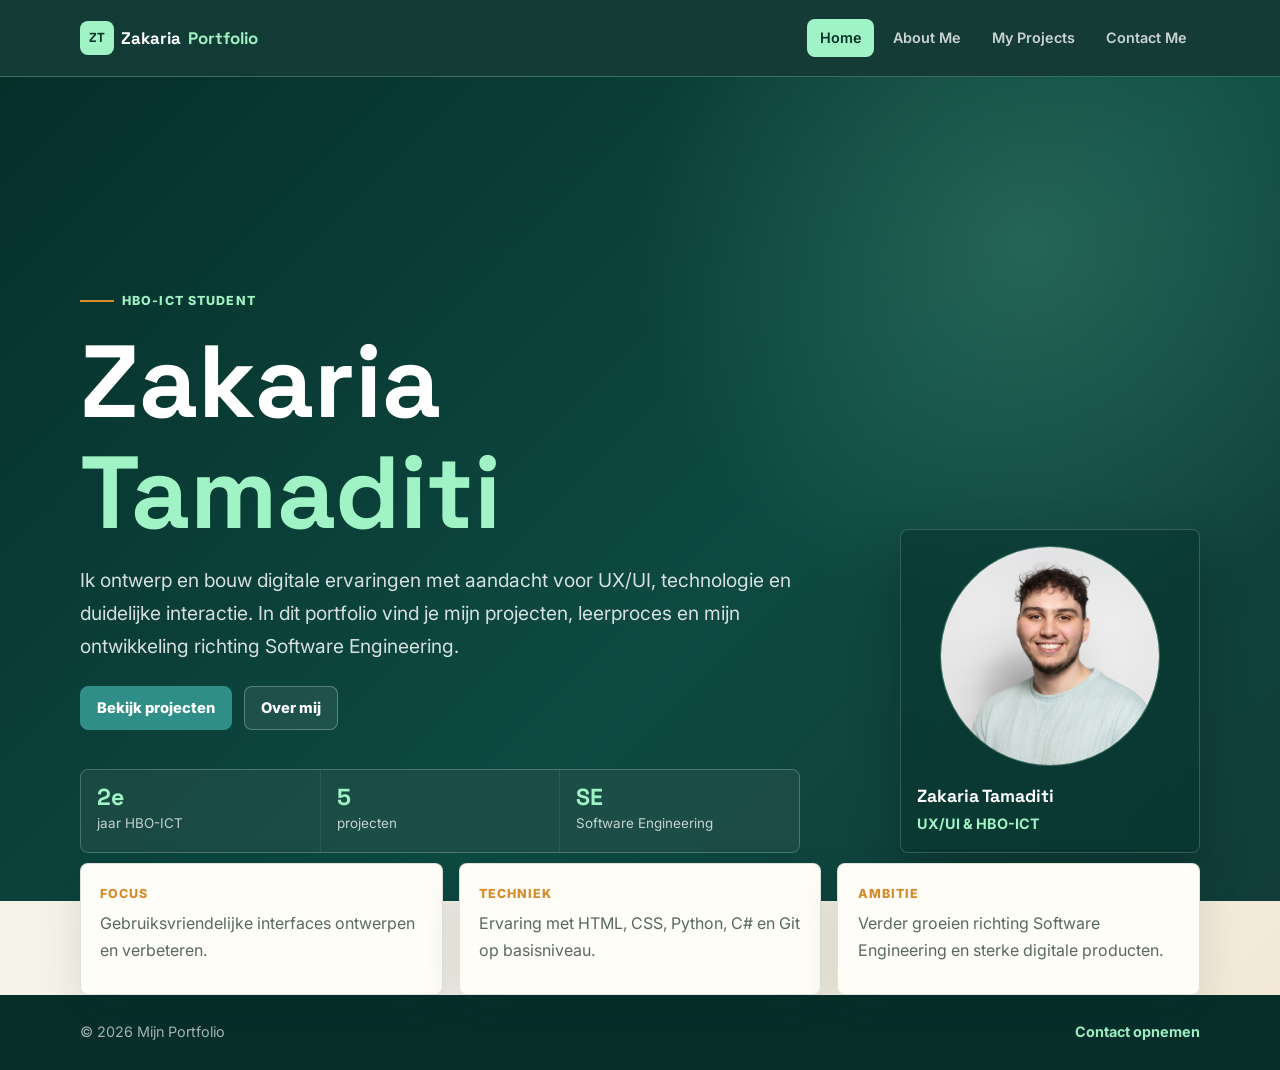
==== commit b332493b: "Update portfolio" ====
--- a/index.html
+++ b/index.html
@@ -21,33 +21,43 @@
 
   <main>
     <section class="hero">
-      <div class="container hero-content">
-        <span class="eyebrow">HBO-ICT student</span>
-        <h1>Zakaria <span class="highlight">Tamaditi</span></h1>
-        <p>
-          Ik ontwerp en bouw digitale ervaringen met aandacht voor UX/UI, technologie
-          en duidelijke interactie. In dit portfolio vind je mijn projecten, leerproces
-          en richting binnen AI en Data Science.
-        </p>
-        <div class="hero-buttons">
-          <a class="button" href="projects.html">Bekijk projecten</a>
-          <a class="button button-outline" href="about.html">Over mij</a>
+      <div class="container hero-layout">
+        <div class="hero-content">
+          <span class="eyebrow">HBO-ICT student</span>
+          <h1>Zakaria <span class="highlight">Tamaditi</span></h1>
+          <p>
+            Ik ontwerp en bouw digitale ervaringen met aandacht voor UX/UI, technologie
+            en duidelijke interactie. In dit portfolio vind je mijn projecten, leerproces
+            en mijn ontwikkeling richting Software Engineering.
+          </p>
+          <div class="hero-buttons">
+            <a class="button" href="projects.html">Bekijk projecten</a>
+            <a class="button button-outline" href="about.html">Over mij</a>
+          </div>
+
+          <div class="hero-stats" aria-label="Portfolio samenvatting">
+            <div class="hero-stat">
+              <strong>2e</strong>
+              <span>jaar HBO-ICT</span>
+            </div>
+            <div class="hero-stat">
+              <strong>5</strong>
+              <span>projecten</span>
+            </div>
+            <div class="hero-stat">
+              <strong>SE</strong>
+              <span>Software Engineering</span>
+            </div>
+          </div>
         </div>
 
-        <div class="hero-stats" aria-label="Portfolio samenvatting">
-          <div class="hero-stat">
-            <strong>2e</strong>
-            <span>jaar HBO-ICT</span>
+        <aside class="hero-profile-card" aria-label="Profielfoto Zakaria Tamaditi">
+          <img src="assets/PF.png" alt="Profielfoto van Zakaria Tamaditi">
+          <div>
+            <strong>Zakaria Tamaditi</strong>
+            <span>UX/UI &amp; HBO-ICT</span>
           </div>
-          <div class="hero-stat">
-            <strong>5</strong>
-            <span>projecten</span>
-          </div>
-          <div class="hero-stat">
-            <strong>AI</strong>
-            <span>en Data Science</span>
-          </div>
-        </div>
+        </aside>
       </div>
     </section>
 
@@ -63,7 +73,7 @@
         </div>
         <div class="summary-item">
           <span>Ambitie</span>
-          <p>Verder groeien richting AI, Data Science en slimme digitale producten.</p>
+          <p>Verder groeien richting Software Engineering en sterke digitale producten.</p>
         </div>
       </div>
     </section>
--- a/style.css
+++ b/style.css
@@ -193,9 +193,17 @@
   align-items: end;
   padding: clamp(4rem, 9vw, 7rem) 0 3rem;
   background:
-    linear-gradient(90deg, rgba(6, 47, 42, 0.9) 0%, rgba(6, 47, 42, 0.74) 48%, rgba(6, 47, 42, 0.28) 100%),
-    url("assets/ar-project.png") center / cover no-repeat;
+    radial-gradient(circle at 80% 20%, rgba(159, 243, 196, 0.16), transparent 32%),
+    linear-gradient(135deg, #062f2a 0%, #0d4a42 58%, #123d38 100%);
   color: #ffffff;
+}
+
+.hero-layout {
+  display: grid;
+  grid-template-columns: minmax(0, 720px) minmax(220px, 300px);
+  align-items: end;
+  justify-content: space-between;
+  gap: 2rem;
 }
 
 .hero-content {
@@ -257,6 +265,44 @@
 .hero-stat span {
   color: rgba(255, 255, 255, 0.75);
   font-size: 0.84rem;
+}
+
+.hero-profile-card {
+  display: grid;
+  gap: 1rem;
+  padding: 1rem;
+  border: 1px solid rgba(255, 255, 255, 0.18);
+  border-radius: var(--radius);
+  background: rgba(6, 47, 42, 0.46);
+  box-shadow: 0 22px 50px rgba(0, 0, 0, 0.22);
+  backdrop-filter: blur(14px);
+}
+
+.hero-profile-card img {
+  width: min(220px, 100%);
+  aspect-ratio: 1;
+  object-fit: cover;
+  object-position: 50% 30%;
+  border: 1px solid rgba(159, 243, 196, 0.32);
+  border-radius: 50%;
+  justify-self: center;
+}
+
+.hero-profile-card strong,
+.hero-profile-card span {
+  display: block;
+}
+
+.hero-profile-card strong {
+  color: #ffffff;
+  font-family: 'Space Grotesk', sans-serif;
+  font-size: 1.1rem;
+}
+
+.hero-profile-card span {
+  color: var(--mint);
+  font-size: 0.9rem;
+  font-weight: 700;
 }
 
 .button,
@@ -385,6 +431,12 @@
   object-fit: cover;
 }
 
+.project-thumb-phone {
+  object-fit: contain;
+  padding: 0.35rem;
+  background: linear-gradient(135deg, #f15b83, #ed82b5);
+}
+
 .project-placeholder {
   display: grid;
   place-items: center;
@@ -419,6 +471,24 @@
   margin-top: 1rem;
 }
 
+.about-profile {
+  display: grid;
+  grid-template-columns: minmax(220px, 320px) 1fr;
+  align-items: stretch;
+  gap: 1rem;
+}
+
+.about-profile img {
+  width: 100%;
+  height: 100%;
+  min-height: 320px;
+  object-fit: cover;
+  object-position: 50% 28%;
+  border: 1px solid var(--line);
+  border-radius: var(--radius);
+  box-shadow: var(--shadow);
+}
+
 .about-item {
   padding: 1.2rem;
 }
@@ -562,8 +632,53 @@
   border: 1px solid var(--line);
 }
 
+.project-hero-contain {
+  object-fit: contain;
+  background: #071325;
+}
+
+.project-hero-phone {
+  width: min(360px, 100%);
+  aspect-ratio: 9 / 19.5;
+  object-fit: contain;
+  padding: 0.6rem;
+  margin-inline: auto;
+  background: linear-gradient(135deg, #f15b83, #ed82b5);
+}
+
 .detail-body {
   max-width: 78ch;
+}
+
+.project-gallery {
+  display: grid;
+  grid-template-columns: repeat(2, minmax(0, 1fr));
+  gap: 1rem;
+  margin: 1.5rem 0;
+}
+
+.project-gallery figure {
+  overflow: hidden;
+  border: 1px solid var(--line);
+  border-radius: var(--radius);
+  background: var(--surface);
+  box-shadow: 0 12px 30px rgba(16, 35, 31, 0.1);
+}
+
+.project-gallery img {
+  width: 100%;
+  display: block;
+  aspect-ratio: 9 / 16;
+  object-fit: contain;
+  object-position: top;
+  background: #071325;
+}
+
+.project-gallery figcaption {
+  padding: 0.75rem 0.9rem;
+  color: var(--muted);
+  font-size: 0.88rem;
+  font-weight: 700;
 }
 
 .site-footer {
@@ -615,10 +730,17 @@
     padding-top: 5rem;
   }
 
+  .hero-layout,
   .hero-stats,
   .summary-grid,
-  .contact-panel {
+  .contact-panel,
+  .about-profile,
+  .project-gallery {
     grid-template-columns: 1fr;
+  }
+
+  .hero-profile-card {
+    max-width: 260px;
   }
 }
 
@@ -650,6 +772,10 @@
     grid-template-columns: 1fr;
   }
 
+  .about-profile img {
+    min-height: 260px;
+  }
+
   .card,
   .contact-panel {
     padding: 1rem;
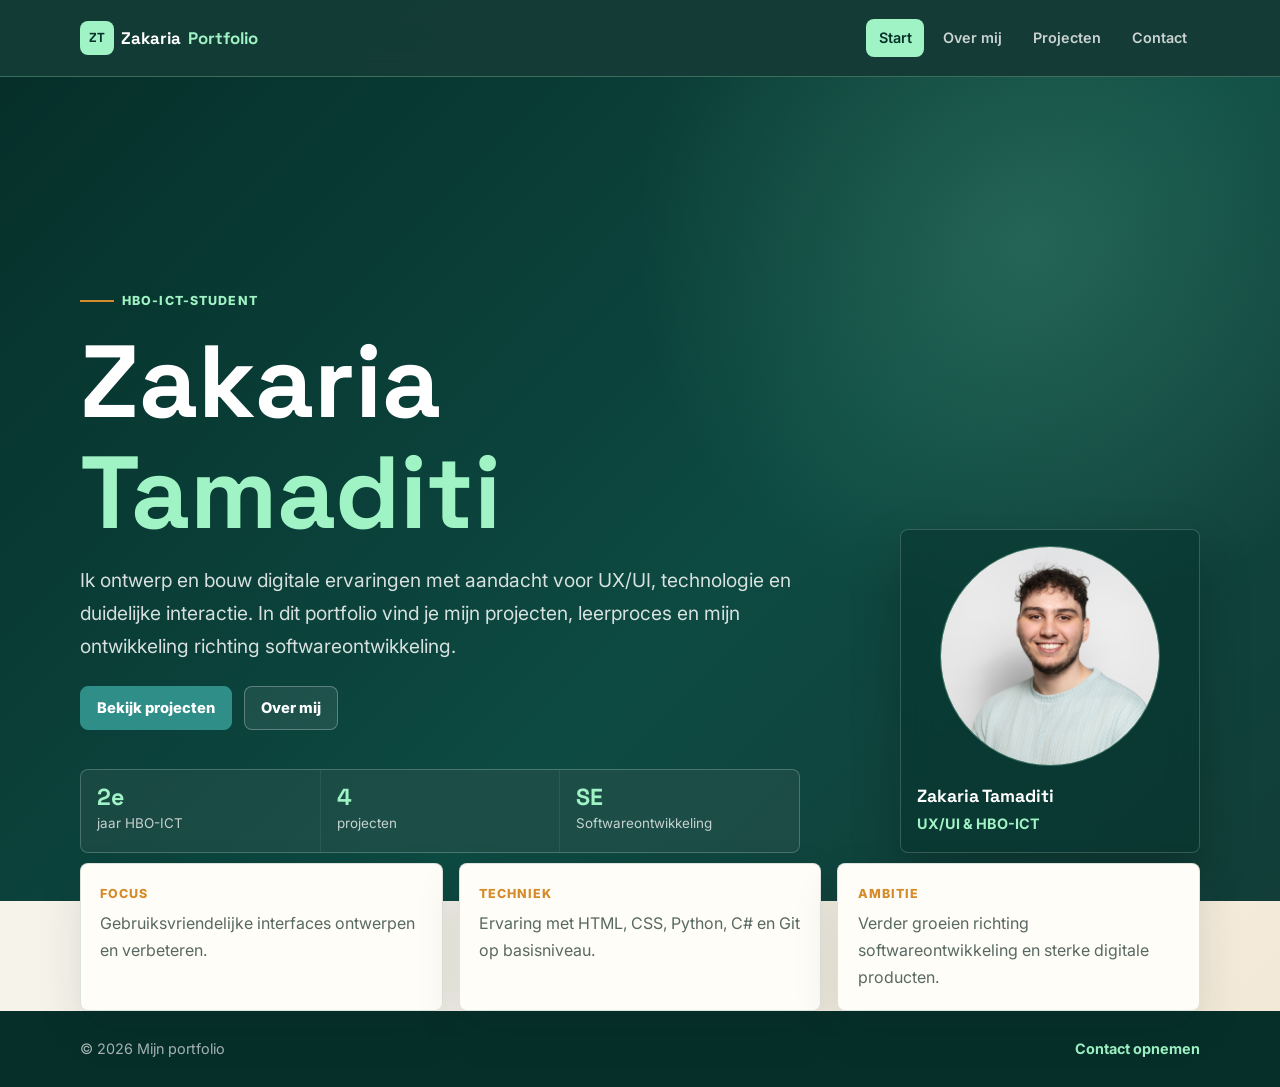
==== commit cd777979: "Update" ====
--- a/index.html
+++ b/index.html
@@ -3,7 +3,7 @@
 <head>
   <meta charset="UTF-8">
   <meta name="viewport" content="width=device-width, initial-scale=1.0">
-  <title>Home | Portfolio</title>
+  <title>Start | Portfolio</title>
   <link rel="stylesheet" href="style.css">
 </head>
 <body>
@@ -11,10 +11,10 @@
     <nav class="navbar container" aria-label="Hoofdmenu">
       <a class="logo" href="index.html">Zakaria<span>Portfolio</span></a>
       <ul class="nav-links">
-        <li><a href="index.html" aria-current="page">Home</a></li>
-        <li><a href="about.html">About Me</a></li>
-        <li><a href="projects.html">My Projects</a></li>
-        <li><a href="contact.html">Contact Me</a></li>
+        <li><a href="index.html" aria-current="page">Start</a></li>
+        <li><a href="about.html">Over mij</a></li>
+        <li><a href="projects.html">Projecten</a></li>
+        <li><a href="contact.html">Contact</a></li>
       </ul>
     </nav>
   </header>
@@ -23,12 +23,12 @@
     <section class="hero">
       <div class="container hero-layout">
         <div class="hero-content">
-          <span class="eyebrow">HBO-ICT student</span>
+          <span class="eyebrow">HBO-ICT-student</span>
           <h1>Zakaria <span class="highlight">Tamaditi</span></h1>
           <p>
             Ik ontwerp en bouw digitale ervaringen met aandacht voor UX/UI, technologie
             en duidelijke interactie. In dit portfolio vind je mijn projecten, leerproces
-            en mijn ontwikkeling richting Software Engineering.
+            en mijn ontwikkeling richting softwareontwikkeling.
           </p>
           <div class="hero-buttons">
             <a class="button" href="projects.html">Bekijk projecten</a>
@@ -41,12 +41,12 @@
               <span>jaar HBO-ICT</span>
             </div>
             <div class="hero-stat">
-              <strong>5</strong>
+              <strong>4</strong>
               <span>projecten</span>
             </div>
             <div class="hero-stat">
               <strong>SE</strong>
-              <span>Software Engineering</span>
+              <span>Softwareontwikkeling</span>
             </div>
           </div>
         </div>
@@ -73,7 +73,7 @@
         </div>
         <div class="summary-item">
           <span>Ambitie</span>
-          <p>Verder groeien richting Software Engineering en sterke digitale producten.</p>
+          <p>Verder groeien richting softwareontwikkeling en sterke digitale producten.</p>
         </div>
       </div>
     </section>
@@ -81,7 +81,7 @@
 
   <footer class="site-footer">
     <div class="container footer-inner">
-      <p>&copy; 2026 Mijn Portfolio</p>
+      <p>&copy; 2026 Mijn portfolio</p>
       <a href="contact.html">Contact opnemen</a>
     </div>
   </footer>
--- a/style.css
+++ b/style.css
@@ -345,6 +345,29 @@
   border-color: #ffffff;
 }
 
+.button-secondary {
+  background: var(--surface);
+  border-color: rgba(47, 143, 136, 0.28);
+  color: var(--dark);
+}
+
+.button-secondary:hover {
+  background: var(--dark);
+  border-color: var(--dark);
+  color: #ffffff;
+}
+
+.button-row {
+  display: flex;
+  flex-wrap: wrap;
+  gap: 0.75rem;
+  margin: 1.5rem 0 1rem;
+}
+
+.button-back {
+  margin-top: 0.35rem;
+}
+
 .card,
 .project-card,
 .about-item,
